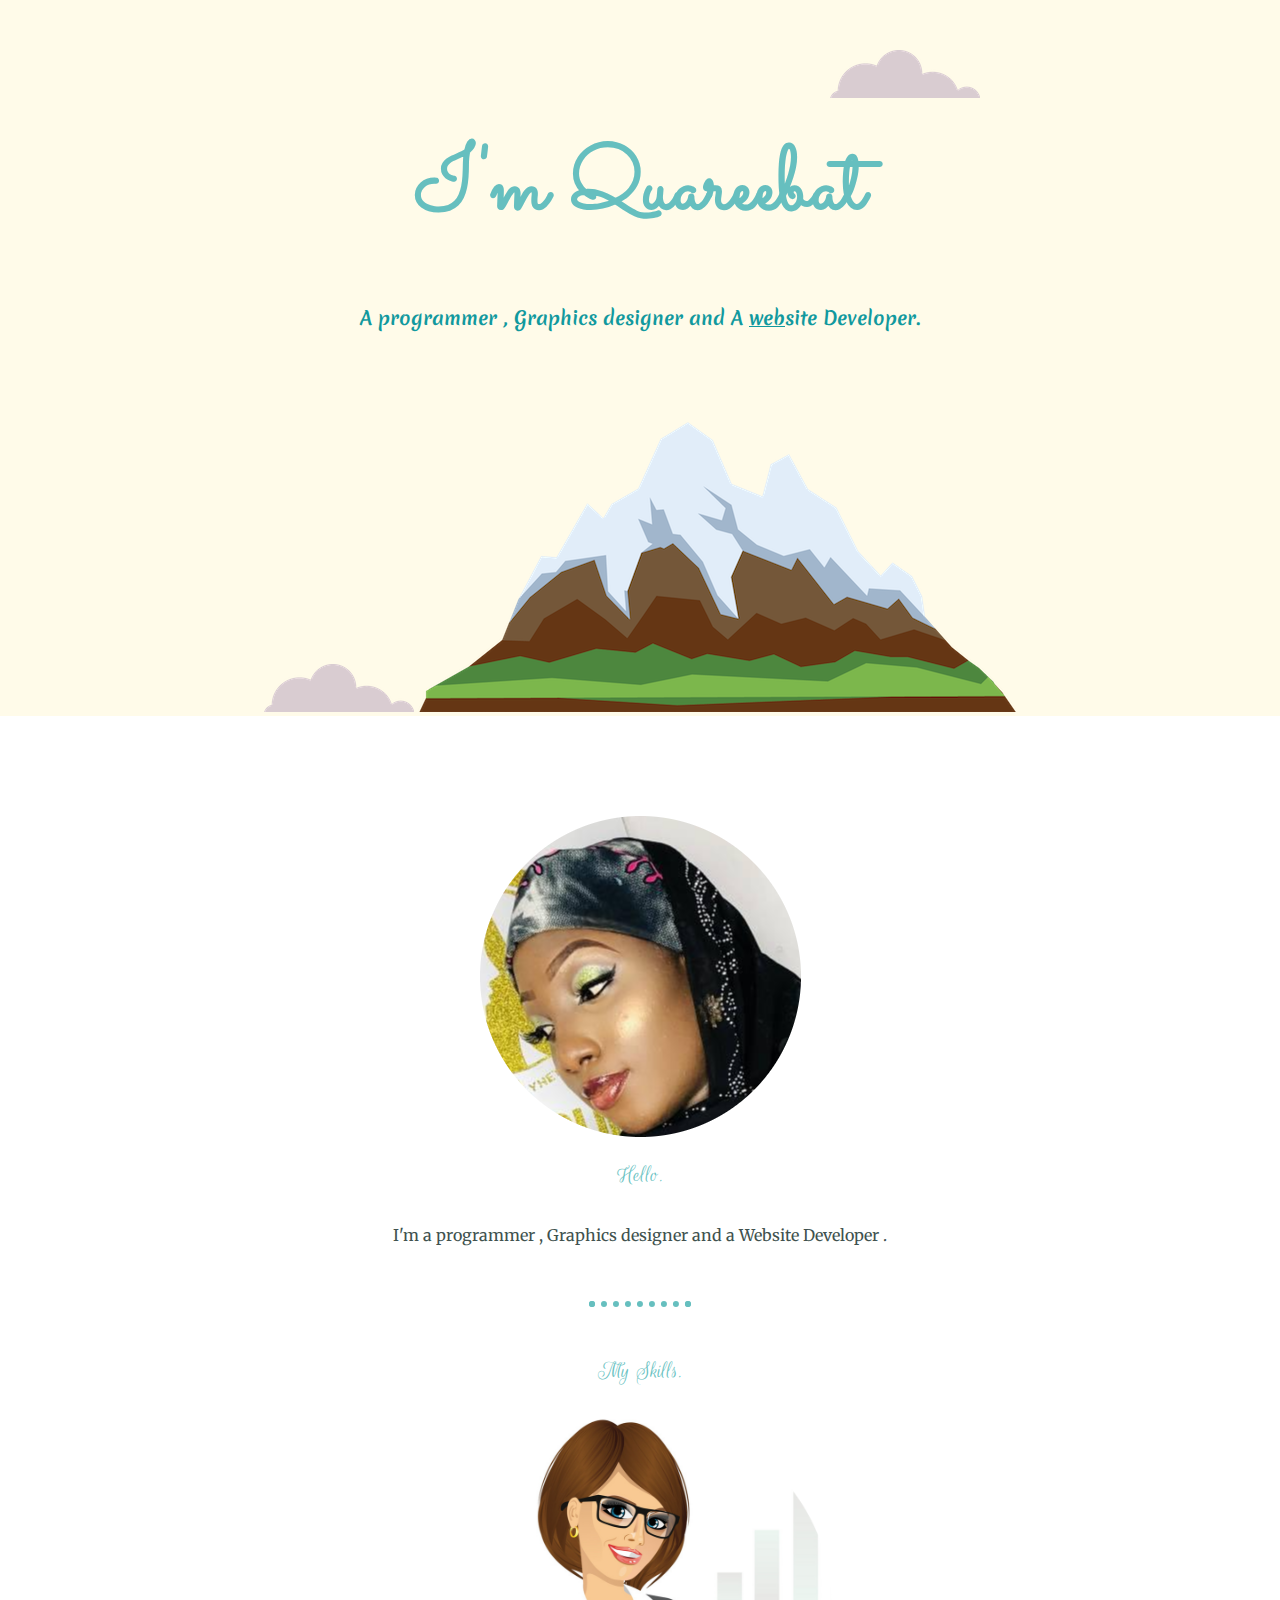
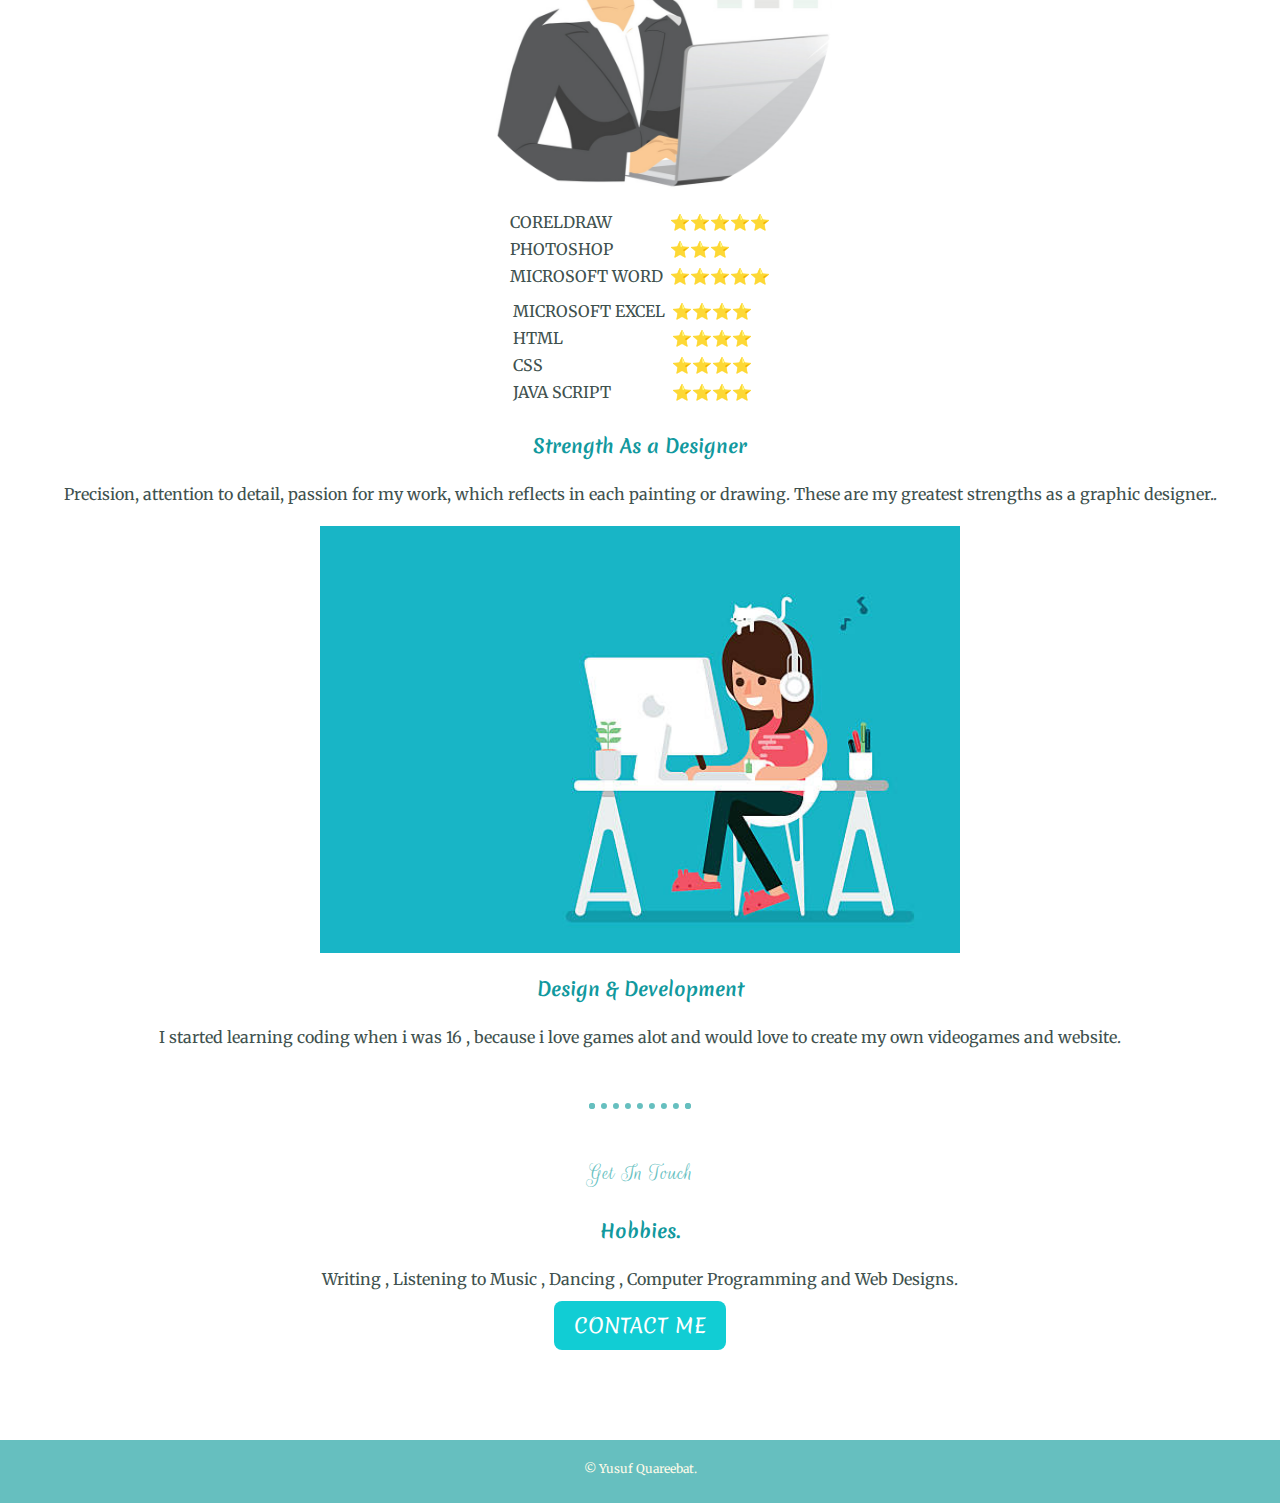
==== index.html @ 9354b53d "yes" ====
<!DOCTYPE html>
<html lang="en" dir="ltr">

<head>
  <meta charset="utf-8">
  <title> Yusuf Quareebat </title>
  <link rel="stylesheet" type="text/css" href="stlyes.css">
  <link rel="icon" href="favicon (1).ico">
  <link rel="preconnect" href="https://fonts.googleapis.com">
  <link rel="preconnect" href="https://fonts.gstatic.com" crossorigin>
  <link href="https://fonts.googleapis.com/css2?family=Merienda&family=Merriweather&family=Rouge+Script&family=Sacramento&display=swap" rel="stylesheet">
</head>

<body>
  <div class="top-container">
    <img class="top-cloud" src=" cloud.png" alt="cloud">
    <h1> I'm Quareebat</h1>
  <h3><p> A programmer , Graphics designer and A <span class="web">web</span>site Developer. </p></h3>
    <img src=" cloud.png" alt="cloud">
    <img src="mountain.png" alt="mountain">
  </div>

  <div class="middle-container">
    <div class="profile">
      <img src="quad-modified-modified.png" alt="profile-img">
      <h2>Hello.</h2>
      <p class="i">I'm a programmer , Graphics designer and a Website Developer .</p>
    </div>
    <hr>
    <div class="skills">
      <h2>My Skills.</h2>
      <div class="skill-row">
        <img class="skills-2-img" src="business-woman-working-on-laptop-vector-6895375-modified.png" alt="skills-2">
        <center>
          <table>
            <tr>
              <td>
                <table cellspacing="5">

                  <tr>
                    <td> CORELDRAW </td>
                    <td>⭐⭐⭐⭐⭐</td>
                  </tr>
                  <tr>
                    <td> PHOTOSHOP</td>
                    <td>⭐⭐⭐</td>
                  </tr>
                  <tr>
                    <td> MICROSOFT WORD</td>

                    <td>⭐⭐⭐⭐⭐</td>
                  </tr>
                </table>
                <table>
              </td>
              <td>
                <table cellspacing="5">
                  <td> MICROSOFT EXCEL</td>
                  <td>⭐⭐⭐⭐</td>
            </tr>
            <tr>
              <td> HTML</td>
              <td>⭐⭐⭐⭐</td>
            </tr>
            <tr>
              <td> CSS</td>
              <td>⭐⭐⭐⭐</td>
            </tr>
            <tr>
              <td> JAVA SCRIPT</td>
              <td>⭐⭐⭐⭐</td>
              </td>
            </tr>
          </table>
          </table>
          </table>
        </center>


        <h3>Strength As a Designer </h3>
        <p>Precision, attention to detail, passion for my work, which reflects in each painting or drawing. These are my greatest strengths as a graphic designer..</p>
      </div>
      <div class="skill-row">
        <img class="skills-img" src=" istockphoto-490106480-612x612.jpg" alt="skills-img">

        <h3>Design & Development</h3>
        <p>I started learning coding when i was 16 , because i love games alot and would
          love to create my own videogames and website.</p>
      </div>
    </div>
    <hr>
    <div class="contact-me">
      <h2>Get In Touch</h2>
      <h3>Hobbies.</h3>
      <p class="Contact-Message">Writing , Listening to Music , Dancing , Computer Programming and Web Designs.</p>
      <a class="btn" href="mailto:yusufoyinkansola299@gmail.com">CONTACT ME</a>
    </div>
  </div>


  <div class="bottom-container">

    <p class="copyright">© Yusuf Quareebat.</p>
  </div>

</body>

</html>
---- stlyes.css ----
body {
  color: #40514E;
  margin: 0;
  text-align: center;
  font-family: 'Merriweather', serif;
}

h1 {
  font-size: 90px;
  margin: 0 auto 0 auto;
  font-family: 'Sacramento', cursive;
  color: #66BFBF;
  line-height: 2;
}

h2 {
  font-family: 'Rouge Script', cursive;
  color: #66BFBF;
  font-weight: normal;
  padding-bottom: 10px;
}

h3 {
  font-family: 'Merienda', cursive;
  color: #11999E;
}

.top-container {
  position: relative;
  background-color: #FFFBE9;
  padding-top: 100px;
}

.middle-container {
  margin: 100px 0;
}

.bottom-container {
  background-color: #66BFBF;
  padding: 5px 0 10px;
}
.copyright{
  color: #FFFBE9;
  font-size: 75%;
}
.web {
  text-decoration: underline;
}

.top-cloud {
  position: absolute;
  right: 300px;
  top: 50px;
}

.bottom-cloud {
  position: absolute;
  left: 300px;
  bottom: 300px;
}

.skill-img {
  width: 50;
  margin: 100px auto 100px auto;
}

.skills-2-img {
  width: 30%;
}

p {
  line-height: 2;
}

hr {
  border: dotted #66BFBF 6px;
  border-bottom: none;
  width: 7%;
  margin: 50px auto;
}

.skills-img {
  width: 50%;
}

.intro {
  width: 30%;
  margin: auto;
}

.contact-message {
  width: 40%;
  margin: 40px auto 60px;
}

.btn {
  background: #11cdd4;
  background-image: -webkit-linear-gradient(top, #11cdd4, #1199e);
  background-image: -moz-linear-gradient(top, #11cdd4, #1199e);
  background-image: -ms-linear-gradient(top, #11cdd4, #1199e);
  background-image: -o-linear-gradient(top, #11cdd4, #1199e);
  background-image: linear-gradient(to bottom, #11cdd4, #1199e);
  -webkit-border-radius: 8;
  -moz-border-radius: 8;
  border-radius: 8px;
  font-family: 'Merienda', cursive;
  color: #ffffff;
  font-size: 20px;
  padding: 10px 20px 10px 20px;
  text-decoration: none;
}

.btn:hover {
  background: #30e3cb;
  background-image: -webkit-linear-gradient(top, #30e3cb, #2bc4ad);
  background-image: -moz-linear-gradient(top, #30e3cb, #2bc4ad);
  background-image: -ms-linear-gradient(top, #30e3cb, #2bc4ad);
  background-image: -o-linear-gradient(top, #30e3cb, #2bc4ad);
  background-image: linear-gradient(to bottom, #30e3cb, #2bc4ad);
  text-decoration: none;
}
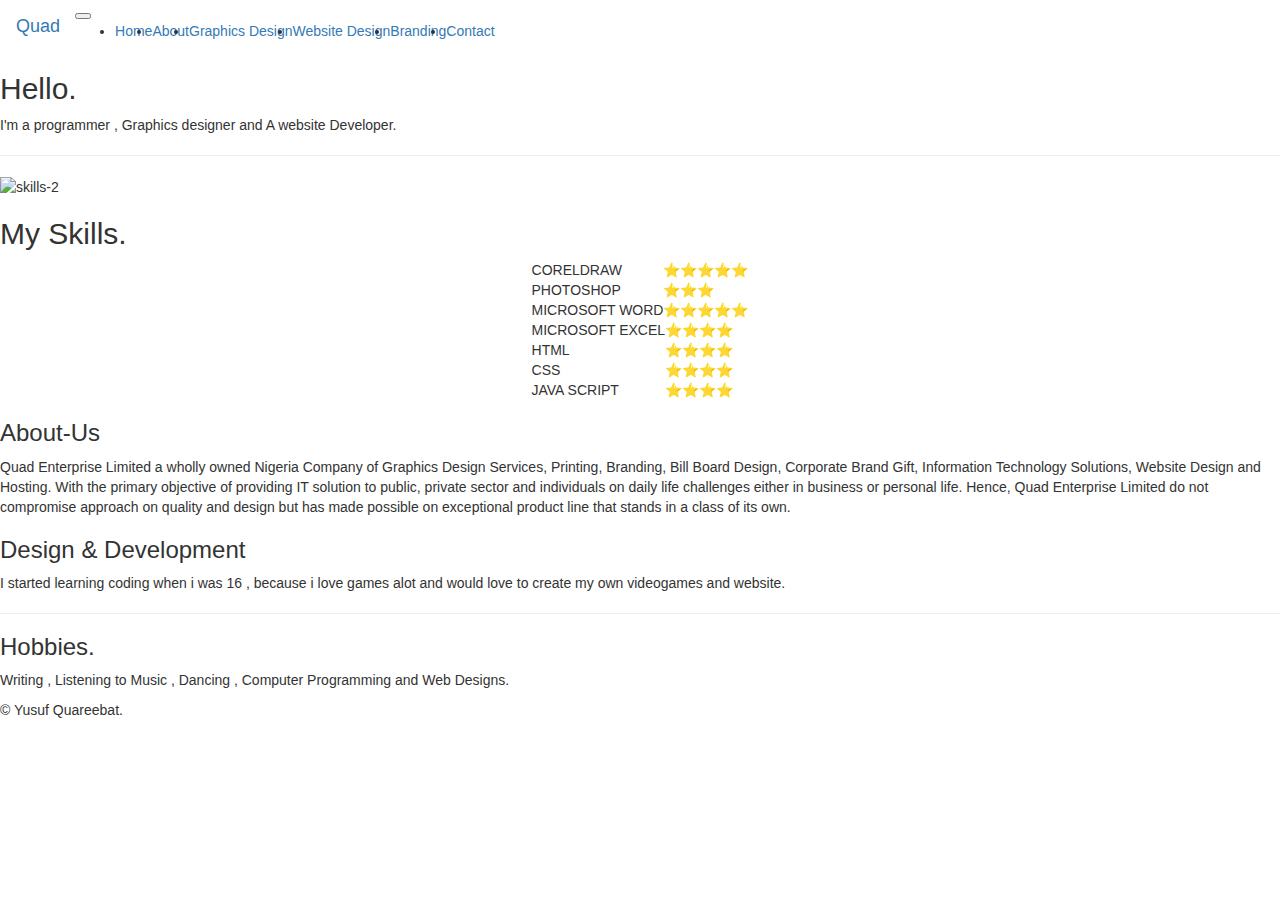
==== commit 272a2442: "Add files via upload" ====
--- a/index.html
+++ b/index.html
@@ -3,34 +3,85 @@
 
 <head>
   <meta charset="utf-8">
+  <title>Boostrap-installation</title>
+
+  <link href="https://cdn.jsdelivr.net/npm/bootstrap@5.1.3/dist/css/bootstrap.min.css" rel="stylesheet" integrity="sha384-1BmE4kWBq78iYhFldvKuhfTAU6auU8tT94WrHftjDbrCEXSU1oBoqyl2QvZ6jIW3" crossorigin="anonymous">
+  <script src="https://cdn.jsdelivr.net/npm/bootstrap@5.1.3/dist/js/bootstrap.bundle.min.js" integrity="sha384-ka7Sk0Gln4gmtz2MlQnikT1wXgYsOg+OMhuP+IlRH9sENBO0LRn5q+8nbTov4+1p" crossorigin="anonymous"></script>
+  <meta charset="utf-8">
   <title> Yusuf Quareebat </title>
-  <link rel="stylesheet" type="text/css" href="stlyes.css">
-  <link rel="icon" href="favicon (1).ico">
+  <link rel="stylesheet" type="text/css" href="C:\Users\HAY WHY\Desktop\web development\CSS - My file\css\stlyes.css">
+  <link rel="icon" href="C:\Users\HAY WHY\Desktop\web development\CSS - My file\favicon (1).ico">
   <link rel="preconnect" href="https://fonts.googleapis.com">
   <link rel="preconnect" href="https://fonts.gstatic.com" crossorigin>
-  <link href="https://fonts.googleapis.com/css2?family=Merienda&family=Merriweather&family=Rouge+Script&family=Sacramento&display=swap" rel="stylesheet">
+<link href="https://fonts.googleapis.com/css2?family=Merienda&family=Merriweather&family=Rouge+Script&family=Sacramento&display=swap" rel="stylesheet">
+<link href="https://fonts.googleapis.com/css2?family=BIZ+UDMincho&display=swap" rel="stylesheet">
+<link rel="stylesheet" href="path/to/font-awesome/css/font-awesome.min.css">
+<link href="//maxcdn.bootstrapcdn.com/bootstrap/3.3.0/css/bootstrap.min.css" rel="stylesheet" id="bootstrap-css">
+<script src="//maxcdn.bootstrapcdn.com/bootstrap/3.3.0/js/bootstrap.min.js"></script>
+<script src="//code.jquery.com/jquery-1.11.1.min.js"></script>
 </head>
 
 <body>
-  <div class="top-container">
-    <img class="top-cloud" src=" cloud.png" alt="cloud">
-    <h1> I'm Quareebat</h1>
-  <h3><p> A programmer , Graphics designer and A <span class="web">web</span>site Developer. </p></h3>
-    <img src=" cloud.png" alt="cloud">
-    <img src="mountain.png" alt="mountain">
-  </div>
+  <section id="title">
+    <nav class="navbar navbar-expand-md navbar-dark bg-dark">
+      <a class="navbar-brand" href="">Quad </a>
+      <button class="navbar-toggler" type="button" data-bs-toggle="collapse" data-bs-target="#navbarToggleExternalContent" aria-controls="navbarToggleExternalContent" aria-expanded="false" aria-label="Toggle navigation">
+        <span class="navbar-toggler-icon"></span>
+      </button>
+      <div class="collapse navbar-collapse" id="navbarToggleExternalContent">
+
+
+
+        <ul class="navbar-nav ms-auto">
+
+          <li class="nav-item">
+  <a class="nav-link" href="C:\Users\HAY WHY\Desktop\web development\CSS - My file\Boostrap-installation\home.html">Home</a>
+
+
+          </li>
+          <li class="nav-item">
+              <a class="nav-link" href="C:\Users\HAY WHY\Desktop\web development\CSS - My file\Boostrap-installation\index.html">About </a>
+
+
+          </li>
+          <li class="nav-item">
+              <a class="nav-link" href="C:\Users\HAY WHY\Desktop\web development\CSS - My file\Boostrap-installation\Graphics Design.html">Graphics Design</a>
+
+
+          </li>
+          <li class="nav-item">
+
+  <a class="nav-link" href="C:\Users\HAY WHY\Desktop\web development\CSS - My file\Boostrap-installation\Website Design.html">Website Design</a>
+          </li>
+          <li class="nav-item">
+
+            <a class="nav-link" href="C:\Users\HAY WHY\Desktop\web development\CSS - My file\Boostrap-installation\branding.html">Branding</a>
+
+          </li>
+          <li class="nav-item">
+
+            <a class="nav-link" href="C:\Users\HAY WHY\Desktop\web development\CSS - My file\Boostrap-installation\Contacts.html">Contact</a>
+
+          </li>
+        </ul>
+      </div>
+
+    </nav>
+  </section>
+
 
   <div class="middle-container">
-    <div class="profile">
-      <img src="quad-modified-modified.png" alt="profile-img">
+    <div class="text-box">
+
       <h2>Hello.</h2>
-      <p class="i">I'm a programmer , Graphics designer and a Website Developer .</p>
+      <p> I'm a programmer , Graphics designer and A <span class="web">web</span>site Developer. </p>
     </div>
     <hr>
     <div class="skills">
-      <h2>My Skills.</h2>
+
       <div class="skill-row">
-        <img class="skills-2-img" src="business-woman-working-on-laptop-vector-6895375-modified.png" alt="skills-2">
+        <img class="skills-2-img" src="C:\Users\HAY WHY\Desktop\web development\CSS - My file\Quad Tech.png" alt="skills-2">
+  <h2>My Skills.</h2>
         <center>
           <table>
             <tr>
@@ -54,7 +105,7 @@
                 <table>
               </td>
               <td>
-                <table cellspacing="5">
+                <table>
                   <td> MICROSOFT EXCEL</td>
                   <td>⭐⭐⭐⭐</td>
             </tr>
@@ -69,38 +120,62 @@
             <tr>
               <td> JAVA SCRIPT</td>
               <td>⭐⭐⭐⭐</td>
-              </td>
+
             </tr>
           </table>
           </table>
           </table>
         </center>
 
+      </div>
 
-        <h3>Strength As a Designer </h3>
-        <p>Precision, attention to detail, passion for my work, which reflects in each painting or drawing. These are my greatest strengths as a graphic designer..</p>
-      </div>
-      <div class="skill-row">
-        <img class="skills-img" src=" istockphoto-490106480-612x612.jpg" alt="skills-img">
 
-        <h3>Design & Development</h3>
-        <p>I started learning coding when i was 16 , because i love games alot and would
-          love to create my own videogames and website.</p>
-      </div>
+    <div class="img-row">
+
+
+
+      <h3 class="card-title">About-Us</h3>
+      <p>Quad Enterprise Limited a wholly owned Nigeria Company of Graphics Design
+Services, Printing, Branding, Bill Board Design, Corporate Brand Gift,
+Information Technology Solutions, Website Design and Hosting.
+With the primary objective of providing IT solution to public, private sector and
+individuals on daily life challenges either in business or personal life.
+
+Hence, Quad Enterprise Limited do not compromise approach on quality and
+design but has made possible on exceptional product line that stands in a class
+of its own.</p>
+
+
     </div>
-    <hr>
-    <div class="contact-me">
-      <h2>Get In Touch</h2>
-      <h3>Hobbies.</h3>
-      <p class="Contact-Message">Writing , Listening to Music , Dancing , Computer Programming and Web Designs.</p>
-      <a class="btn" href="mailto:yusufoyinkansola299@gmail.com">CONTACT ME</a>
-    </div>
+
+  </div>
+  <div class="inspiration">
+
+    <p>
+    <h3>Design & Development</h3>
+    </p>
+    <p class="card-text">I started learning coding when i was 16 , because i love games alot and would
+      love to create my own videogames and website.
+    </p>
+  </div>
+  <hr>
+
+
+
+  <div class="contact-me">
+
+
+    <h3>Hobbies.</h3>
+    <p class="Contact-Message">Writing , Listening to Music , Dancing , Computer Programming and Web Designs.</p>
+
+  </div>
   </div>
 
 
   <div class="bottom-container">
 
     <p class="copyright">© Yusuf Quareebat.</p>
+
   </div>
 
 </body>
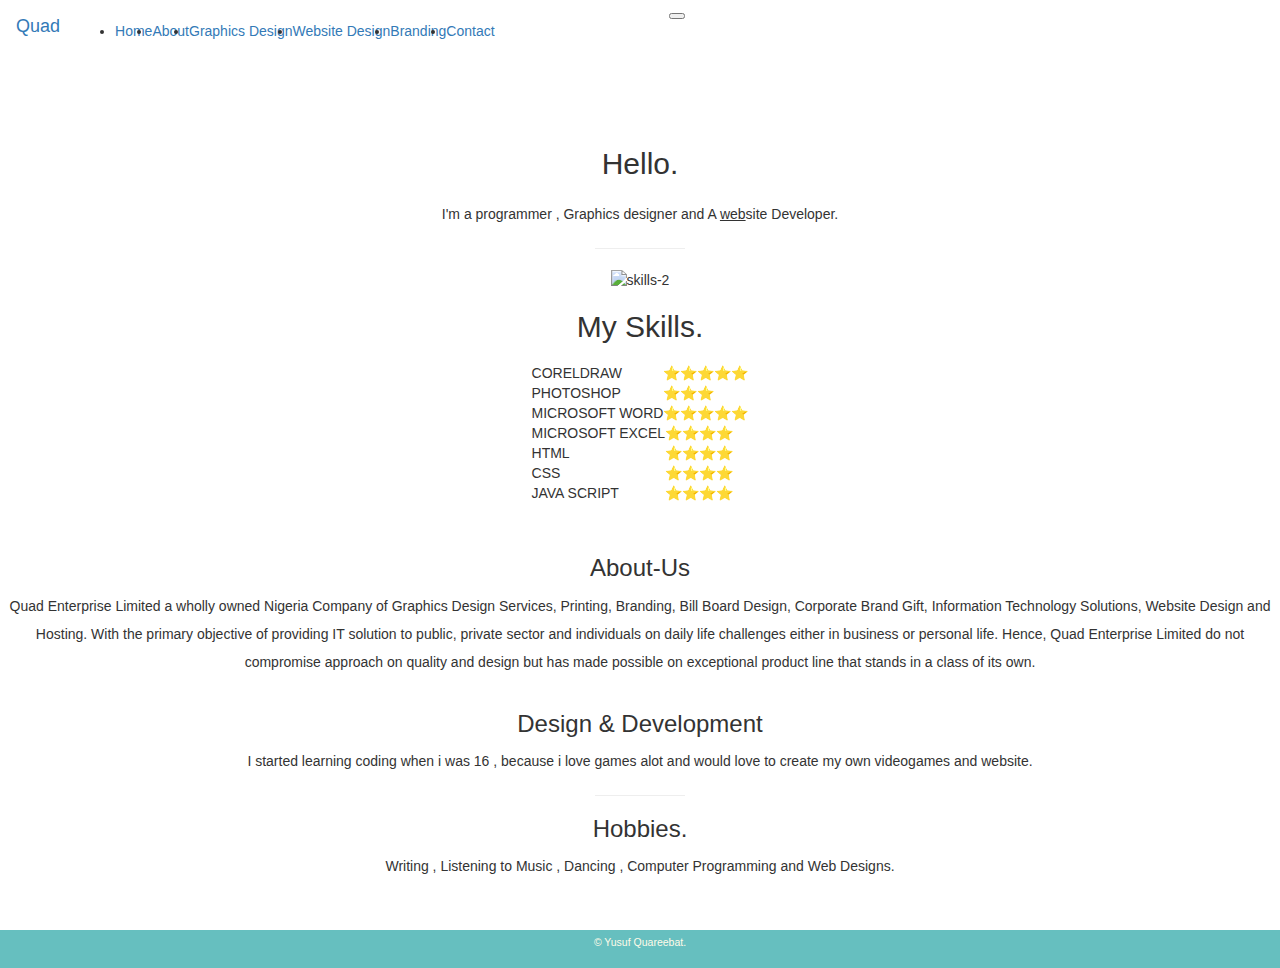
==== commit 98f7aa7f: "Update index.html" ====
--- a/index.html
+++ b/index.html
@@ -9,7 +9,7 @@
   <script src="https://cdn.jsdelivr.net/npm/bootstrap@5.1.3/dist/js/bootstrap.bundle.min.js" integrity="sha384-ka7Sk0Gln4gmtz2MlQnikT1wXgYsOg+OMhuP+IlRH9sENBO0LRn5q+8nbTov4+1p" crossorigin="anonymous"></script>
   <meta charset="utf-8">
   <title> Yusuf Quareebat </title>
-  <link rel="stylesheet" type="text/css" href="C:\Users\HAY WHY\Desktop\web development\CSS - My file\css\stlyes.css">
+  <link rel="stylesheet" type="text/css" href="stlyes.css">
   <link rel="icon" href="C:\Users\HAY WHY\Desktop\web development\CSS - My file\favicon (1).ico">
   <link rel="preconnect" href="https://fonts.googleapis.com">
   <link rel="preconnect" href="https://fonts.gstatic.com" crossorigin>
--- a/stlyes.css
+++ b/stlyes.css
@@ -0,0 +1,148 @@
+body {
+  color: #40514E;
+  margin: 0;
+  text-align: center;
+  font-family: 'BIZ UDMincho', serif;
+  background-color: #EFFFFD;
+
+}
+
+h1 {
+  font-size: 90px;
+  margin: 0 auto 0 auto;
+  font-family: 'Sacramento', cursive;
+  color: white;
+  line-height: 2;
+}
+
+h2 {
+  font-family: 'Rouge Script', cursive;
+  color: #66BFBF;
+  font-weight: normal;
+  padding-bottom: 10px;
+}
+
+h3 {
+  font-family: 'Merienda', cursive;
+  color: #11999E;
+}
+h5{
+  color: #40514E;
+  margin: 0;
+  text-align: center;
+  font-family: 'Merriweather', serif;
+}
+.top-container- {
+  background-image: url(https://encrypted-tbn0.gstatic.com/images?q=tbn:ANd9GcQs2G1gWc1oamhjZweTJwoPl8tT1bAt3C5QxiuOTjzFMf9i8CjqBolTG7jBRtBydDB5uAI&usqp=CAU);
+  position: relative;
+  background-color: #FFFBE9;
+  padding-top: 25px;
+  text-align: left;
+}
+
+.middle-container {
+  margin: 50px 0;
+  padding-top: 25px;
+
+}
+
+.bottom-container {
+  background-color: #66BFBF;
+  padding: 2px 0 5px;
+}
+.copyright{
+  color: #FFFBE9;
+  font-size: 75%;
+}
+.web {
+  text-decoration: underline;
+}
+
+.top-cloud {
+  position: absolute;
+  right: 300px;
+  top: 50px;
+}
+
+.bottom-cloud {
+  position: absolute;
+  left: 300px;
+  bottom: 300px;
+}
+
+.skill-img {
+  width: 50;
+  margin: 100px auto 100px auto;
+}
+
+.skills-2-img {
+  width: 100%;
+}
+
+p {
+  line-height: 2;
+}
+
+hr {
+  border: dotted #66BFBF 6px;
+  border-bottom: none;
+  width: 7%;
+  margin: 50px auto;
+}
+
+.skills-img {
+  width: 50%;
+}
+
+.intro {
+  width: 30%;
+  margin: auto;
+}
+
+.contact-message {
+  width: 40%;
+  margin: 40px auto 60px;
+}
+
+
+.card{
+  width: 20%;
+  margin:100px auto 100px auto;
+  text-align: left;
+  line-height: 2;
+}
+.card-2{
+  width: 20%;
+  text-align:center;
+  line-height: 2;
+}
+.card-img{
+  width: 25%;
+  float: left;
+  margin-right: 30px;
+}
+.card-2-img{
+  width: 45%;
+  float: left;
+  margin-right: 10px;
+}
+.img-row{
+  margin-top: 30px;
+  padding: 2px 0 5px;
+}
+.img-1{
+  width:75%;
+    height: 5%;
+}
+.img-2{
+  width:75%;
+  height: 5%;
+}
+.img-3{
+  width:75%;
+    height: 5%;
+}
+
+@media (max-width: 1028px){
+
+}
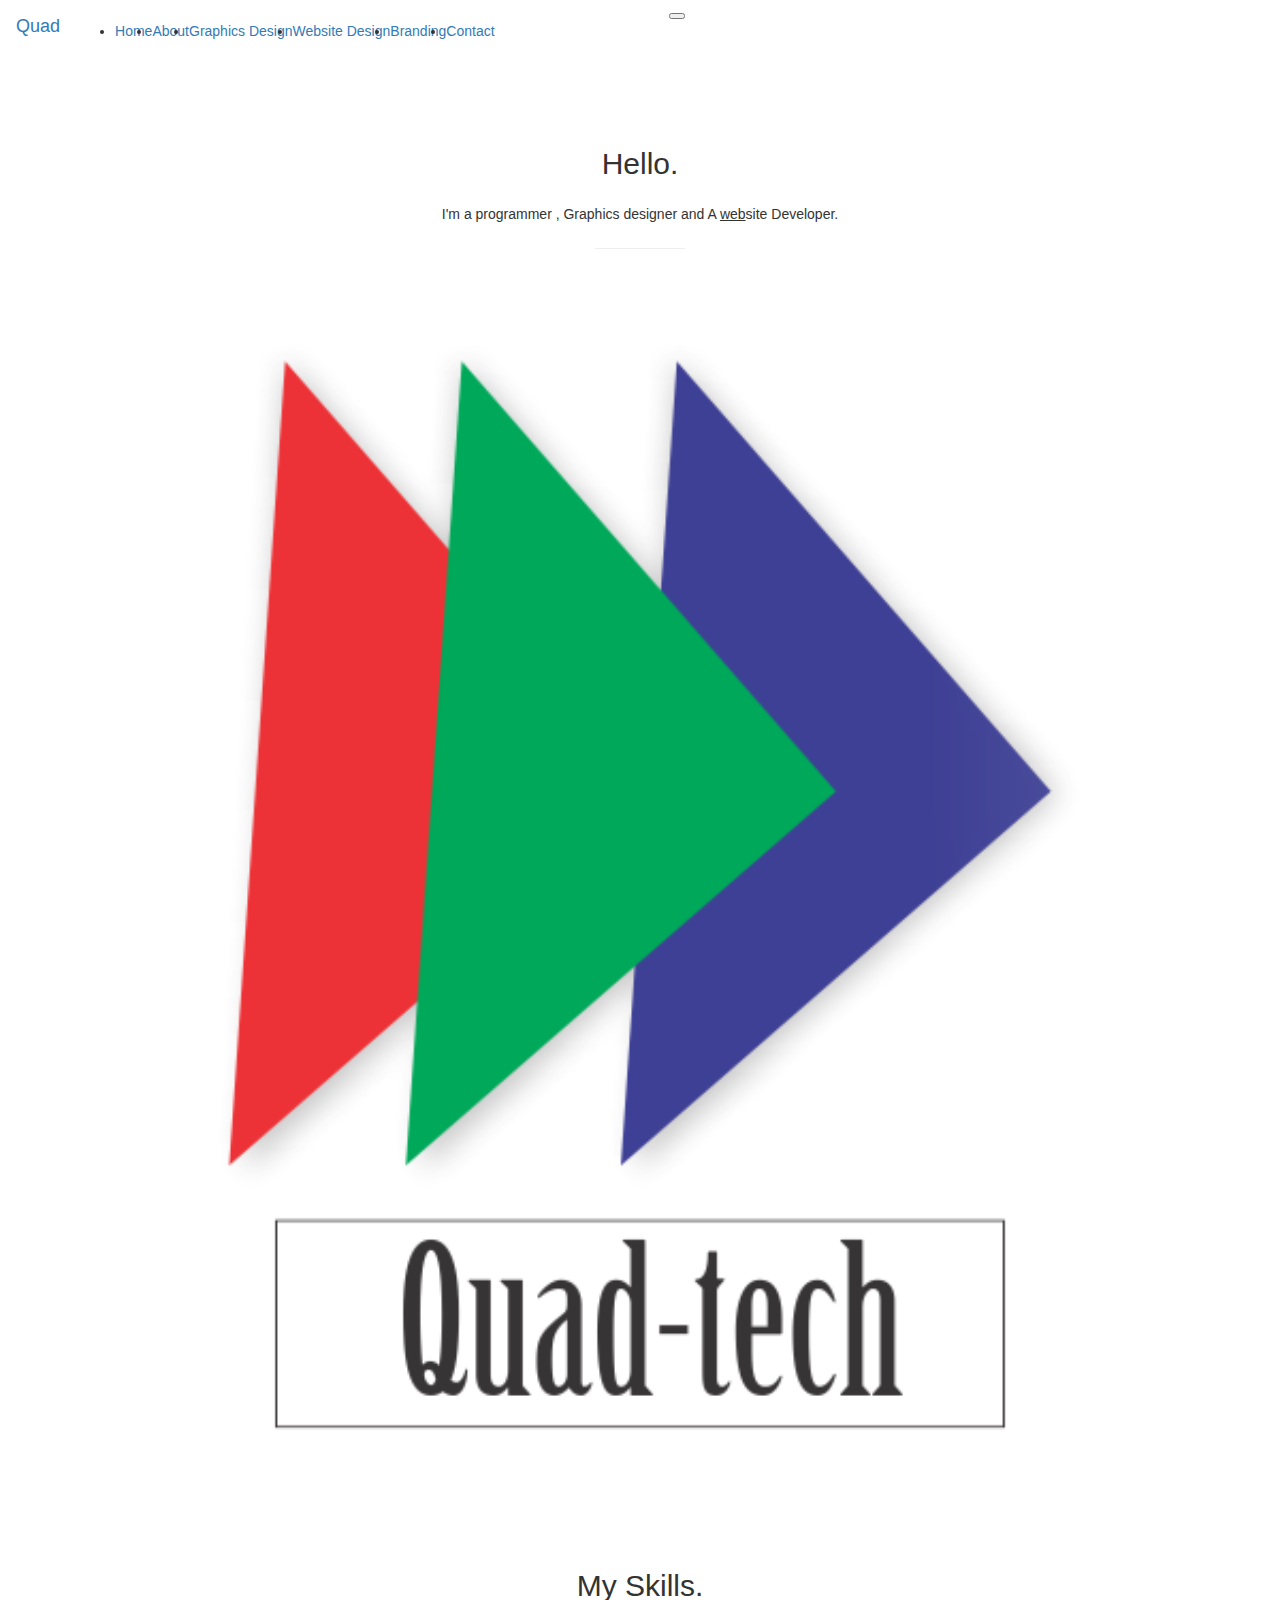
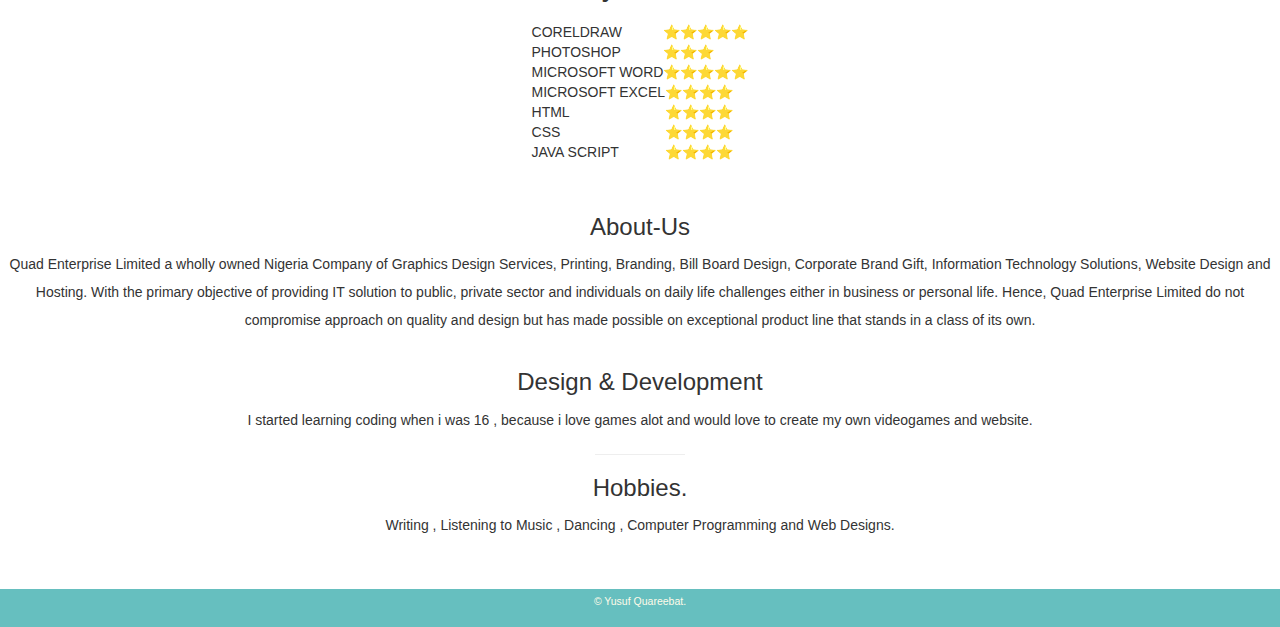
==== commit a438a8a0: "Update index.html" ====
--- a/index.html
+++ b/index.html
@@ -10,7 +10,7 @@
   <meta charset="utf-8">
   <title> Yusuf Quareebat </title>
   <link rel="stylesheet" type="text/css" href="stlyes.css">
-  <link rel="icon" href="C:\Users\HAY WHY\Desktop\web development\CSS - My file\favicon (1).ico">
+  <link rel="icon" href="favicon (1).ico">
   <link rel="preconnect" href="https://fonts.googleapis.com">
   <link rel="preconnect" href="https://fonts.gstatic.com" crossorigin>
 <link href="https://fonts.googleapis.com/css2?family=Merienda&family=Merriweather&family=Rouge+Script&family=Sacramento&display=swap" rel="stylesheet">
@@ -35,32 +35,32 @@
         <ul class="navbar-nav ms-auto">
 
           <li class="nav-item">
-  <a class="nav-link" href="C:\Users\HAY WHY\Desktop\web development\CSS - My file\Boostrap-installation\home.html">Home</a>
+  <a class="nav-link" href="home.html">Home</a>
 
 
           </li>
           <li class="nav-item">
-              <a class="nav-link" href="C:\Users\HAY WHY\Desktop\web development\CSS - My file\Boostrap-installation\index.html">About </a>
+              <a class="nav-link" href="index.html">About </a>
 
 
           </li>
           <li class="nav-item">
-              <a class="nav-link" href="C:\Users\HAY WHY\Desktop\web development\CSS - My file\Boostrap-installation\Graphics Design.html">Graphics Design</a>
+              <a class="nav-link" href="Graphics Design.html">Graphics Design</a>
 
 
           </li>
           <li class="nav-item">
 
-  <a class="nav-link" href="C:\Users\HAY WHY\Desktop\web development\CSS - My file\Boostrap-installation\Website Design.html">Website Design</a>
+  <a class="nav-link" href="Website Design.html">Website Design</a>
           </li>
           <li class="nav-item">
 
-            <a class="nav-link" href="C:\Users\HAY WHY\Desktop\web development\CSS - My file\Boostrap-installation\branding.html">Branding</a>
+            <a class="nav-link" href="branding.html">Branding</a>
 
           </li>
           <li class="nav-item">
 
-            <a class="nav-link" href="C:\Users\HAY WHY\Desktop\web development\CSS - My file\Boostrap-installation\Contacts.html">Contact</a>
+            <a class="nav-link" href="Contacts.html">Contact</a>
 
           </li>
         </ul>
@@ -80,7 +80,7 @@
     <div class="skills">
 
       <div class="skill-row">
-        <img class="skills-2-img" src="C:\Users\HAY WHY\Desktop\web development\CSS - My file\Quad Tech.png" alt="skills-2">
+        <img class="skills-2-img" src="Quad Tech.png" alt="skills-2">
   <h2>My Skills.</h2>
         <center>
           <table>
